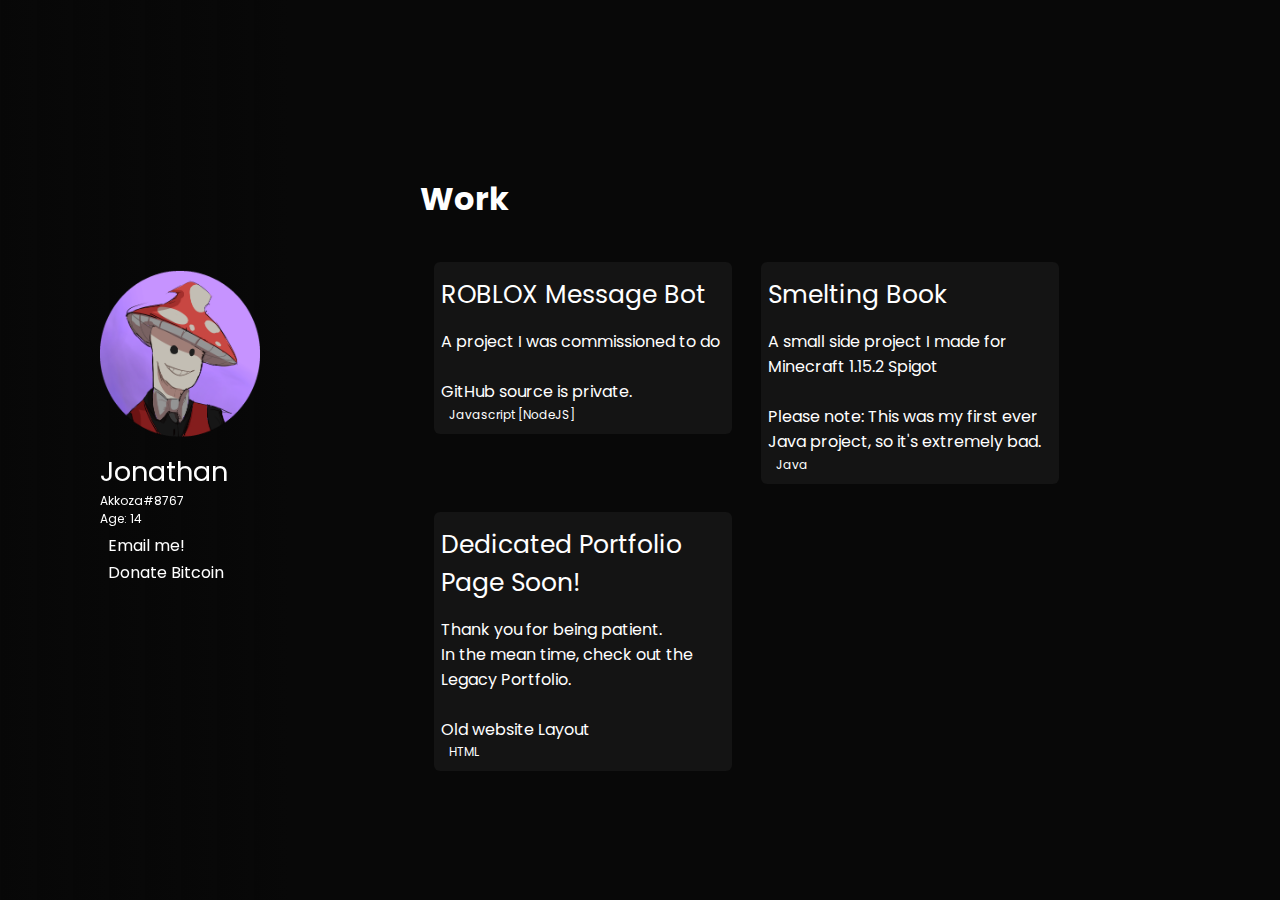
==== index.html @ b409708b "big layout changes" ====
<!-- please note: Hoofer#0001 made this website mainly for me and him, so please don't steal this website layout w/o asking him first! <3 -->

<!DOCTYPE html>
<html>
    <head>
        <title>Akkoza's Website</title>
        <link rel="icon" href="./assets/pfp.png" type="image/icon type">
        <link rel="stylesheet" href="styles/newsite.css">
        <script src="https://kit.fontawesome.com/c08a4915fa.js" crossorigin="anonymous"></script>
        <link href="https://fonts.googleapis.com/css2?family=Roboto:wght@300;400&display=swap" rel="stylesheet">
        <link href="https://fonts.googleapis.com/css2?family=Archivo:wght@700&display=swap" rel="stylesheet">
        <link href="https://fonts.googleapis.com/css2?family=Fira+Sans:wght@500&display=swap" rel="stylesheet">
        <link href="https://fonts.googleapis.com/css2?family=Poppins:wght@500&display=swap" rel="stylesheet">
        <script src="https://code.jquery.com/jquery-3.4.1.min.js"></script>
        <script>
          // config loader for categories + buttons. Hoofer#0001
          // july 26, 2020

          setup = [
                    {
                      "categoryName": "Work",
                      "categoryChildren": [
                        {
                          "objectTitle": "ROBLOX Message Bot",
                          "objectImage": "",
                          "objectDescription": `A project I was commissioned to do <br><br>GitHub source is private.`,
                          "objectType": "Javascript [NodeJS]",
                          "objectRedirect": "./"
                        },
                        {
                          "objectTitle": "Smelting Book",
                          "objectImage": "",
                          "objectDescription": "A small side project I made for Minecraft 1.15.2 Spigot<br><br>Please note: This was my first ever Java project, so it's extremely bad.",
                          "objectType": "Java",
                          "objectRedirect": "https://github.com/AkkozaDevelops/Spigot-Smelting-Book-Plugin"
                        },
                        {
                          "objectTitle": "Dedicated Portfolio Page Soon!",
                          "objectImage": "",
                          "objectDescription": "Thank you for being patient.<br>In the mean time, check out the Legacy Portfolio.<br><br>Old website Layout",
                          "objectType": "HTML",
                          "objectRedirect": "./legacy/portfolio"
                        }
                      ]
                    }
                  ]

          function load(){
            for (var i=0;i<setup.length;i++){
              console.log("a");
            }
            var total = ""
            for (var i=0;i<setup.length;i++){
              element = setup[i];
              var output = ""
              var start = `<div id="category"><h1>${element.categoryName}</h1>`
              output += start
              for (var v=0;v<element.categoryChildren.length;v++){
                element2 = element.categoryChildren[v];
                var middle = `<a class="glow" href="${element2.objectRedirect}" target="_blank"><section id="object">
                <div class="tile-title"><img class="preview" src="${element2.objectImage}" onerror="this.style.display='none'"/>${element2.objectTitle}</div>
                <div class="tile-about"><span style="display:block; word-wrap: break-word;">${element2.objectDescription}</span></div>
                <div class="tile-information"><i class="fas fa-code">&nbsp;&nbsp;</i>${element2.objectType}</div>
                </section></a>`
                output += middle;
              };
              output += "</div>"

              total += output;
            };


            document.getElementById("categories").innerHTML += total;
          }
        </script>
    
    </head>
    <body>
    <!-- hey there, nice to see someone looking at my code :eyes:. i'm not too good at html, so please don't hurt me. -->
    <!-- MADE BY Hoofer#0001. PLEASE EMAIL/CONTACT ME IF YOU WOULD LIKE TO REUSE THIS SITE (for whatever reason LOL) (july 25, 2020) -->
    <!-- thanks hoofy woofy <3 -->
    <div class="gradient">
      <div class="user-side">
        <span class="info">
          <img width="160px" class="pfp" src="./assets/pfp.png"\>
          <div id="user">
            <span style="display:block;">Jonathan</span>
            <p class="alias">Akkoza#8767</p> 
            <p class="alias">Age: 14</p>
          </div>
          <div id="about">
            <!-- just copy paste one of these for more contact stuff, lol -->
            <span class="reference" style="display:block;">
              <i class="fas fa-envelope"></i>
              &nbsp;&nbsp;<a href="mailto:akkoza250@gmail.com">Email me!</a>
            </span>

            <!--<span class="reference" style="display:block;">
              <i style="background-image: url('./assets/v3rm.png')" class="fab img-v3rm"></i>
              &nbsp;&nbsp;<a href="https://www.blockchain.com/btc/address/1FveFXUGrNVr2Z5gQcy2dqpfdxQ9CPHo9q">V3rmillion Account</a>
            </span>-->

            <span class="reference" style="display:block;">
              <i class="fab fa-bitcoin"></i>
              &nbsp;&nbsp;<a href="https://www.blockchain.com/btc/address/1FveFXUGrNVr2Z5gQcy2dqpfdxQ9CPHo9q">Donate Bitcoin</a>
            </span>

            <!--<span class="reference" style="display:block;">
              <i class="fab fa-discord"></i>
              &nbsp;&nbsp;<a href="http://portfolio.iman.engineer/">Cool Projects</a>
            </span>-->
            <div class="social">
              <a class="fab fa-github" href="https://github.com/AkkozaDevelops"></a>
              <!--<a class="fab fa-itch-io" href="https://lehoofer.itch.io"></a>-->
              <a class="fab fa-youtube" href="https://www.youtube.com/channel/UCwgwugV2OOZNgVryZCOgQNw"></a>
              <a class="fab fa-twitter" href="https://twitter.com/AkkozaDevelops"></a>
              <!--<a class="img-v3rm" href="https://v3rmillion.net"></a>-->
              <!--<a class="fab fa-steam" href="www.google.com"></a>-->
            </div>
          </div>
        </span>
      </div>
    </div>
    <div class="stuff" id="categories">

    </div>
    <script>load();</script>
    </body>
</html>
<!-- made by Hoofer#0001 | added by akko lmao -->
---- styles/newsite.css ----
body {
    background-color: rgb(8, 8, 8);
    color: #ffffff;
    font-family: "Poppins", sans-serif;
}
* {
    margin: 0;
}
a {
    text-decoration: none;
    color: #ffffff;
    transition: .5s;
}
.reference > a:hover {
    color: #ff3635;
}
.social > a:hover {
    color: #ff3635;
}
.glow:hover {
    text-shadow: 0 0 32px white;
}
::selection {
    background-color: #ffffff;
    color: #403353;
}
::-webkit-scrollbar {
  width: 7px;
}
::-webkit-scrollbar-track {
  opacity: 1;
}
::-webkit-scrollbar-thumb {
  transition: 0.4s;
  background: #ffffff;
}
::-webkit-scrollbar-thumb:hover {
  background: rgb(233, 233, 233);
}
.user-side {
    height: 100%;
    width: 100%;
    position: absolute;
    z-index: 1;
    top: 0;
    left: 0;
    padding-left: 100px;
}
.info {
    margin: 0;
    position: absolute;
    top: 50%;
    transform: translateY(-50%);
}
.pfp {
    border-radius: 5px;
}
@media (max-width: 1000px) {
    body {
        zoom: 2;
    }
    .gradient {
        position: absolute !important;
        width: 100% !important;
        height: 25% !important;
        background-image: linear-gradient(to top, rgb(8, 8, 8) 10%, transparent 100%), url('https://cdn.discordapp.com/attachments/608856607098535957/736476640481378324/unknown.png') !important;
        margin-bottom: 100px !important;
    }
    .user-side {
        padding-left: 0% !important;
    }
    .info {
        width: 100%;
        text-align: center;
        top: 200px;
    }

    .stuff {
        position: absolute;
        top: 200px;
        width:100% !important;
        padding-right: 0 !important;
        padding-left: 0 !important;
        text-align: center;
    }
    .social > a {
        margin-right: 3% !important; 
    }
}
.gradient {
    position: fixed;
    background-repeat: no-repeat;
    background-size: cover;
    height: 100%;
    width: 25%;
    margin: 0;
    padding: 0;
    background-image: linear-gradient(to left, rgb(8, 8, 8) 10%, transparent 100%), url('https://cdn.discordapp.com/attachments/608856607098535957/736476640481378324/unknown.png');
}
#user {
  margin-top: 8px;
  display: block;
  margin-left: auto;
  margin-right: auto;

  font-size: 27px;
}
.alias {
    font-size: 12px;
    padding: 0px;
    margin-top: 0px;
}
#about {
    font-size: 16px;
    margin-top: 5px;
    white-space: nowrap;
    text-overflow: ellipsis;
}
.reference {
    margin-top: 2px;
    margin-bottom: 2px;
}
.social {
    margin-top: 10px;
    margin-bottom: 10px;
}
.social > a {
    margin-right: 10%;
}
.stuff {
    padding-left: calc(25% + 100px);
    width: calc(75% - 100px - 150px);
    height: 100%;
    padding-top: 150px;
    padding-right: 150px;
}
#category > h1 {
    margin-top: 25px;
    margin-bottom: 25px;
}
#category > a {
    display: block;
}
#category > a > #object {
    float: left;
    width: 40%;
    padding: 2% 1%;
    margin: 2% 2%;
    border-radius: 6px;
    background-color: rgb(20,20,20);
}
.tile-title {
    font-size: 25px;
    top: 0;
}
.tile-about {
    margin: 15px 0px;
}
.tile-information {
    position: absolute;
    bottom: 10px;
    font-size: 12px;
}
#object {
    position: relative;
}
.preview {
    width: 25px;
    border-radius: 6px;
    vertical-align: middle;
}
h1 {
    float: left;
    margin-right: 75%;
    white-space: nowrap;
}
img {
    margin-right: 5px;
}
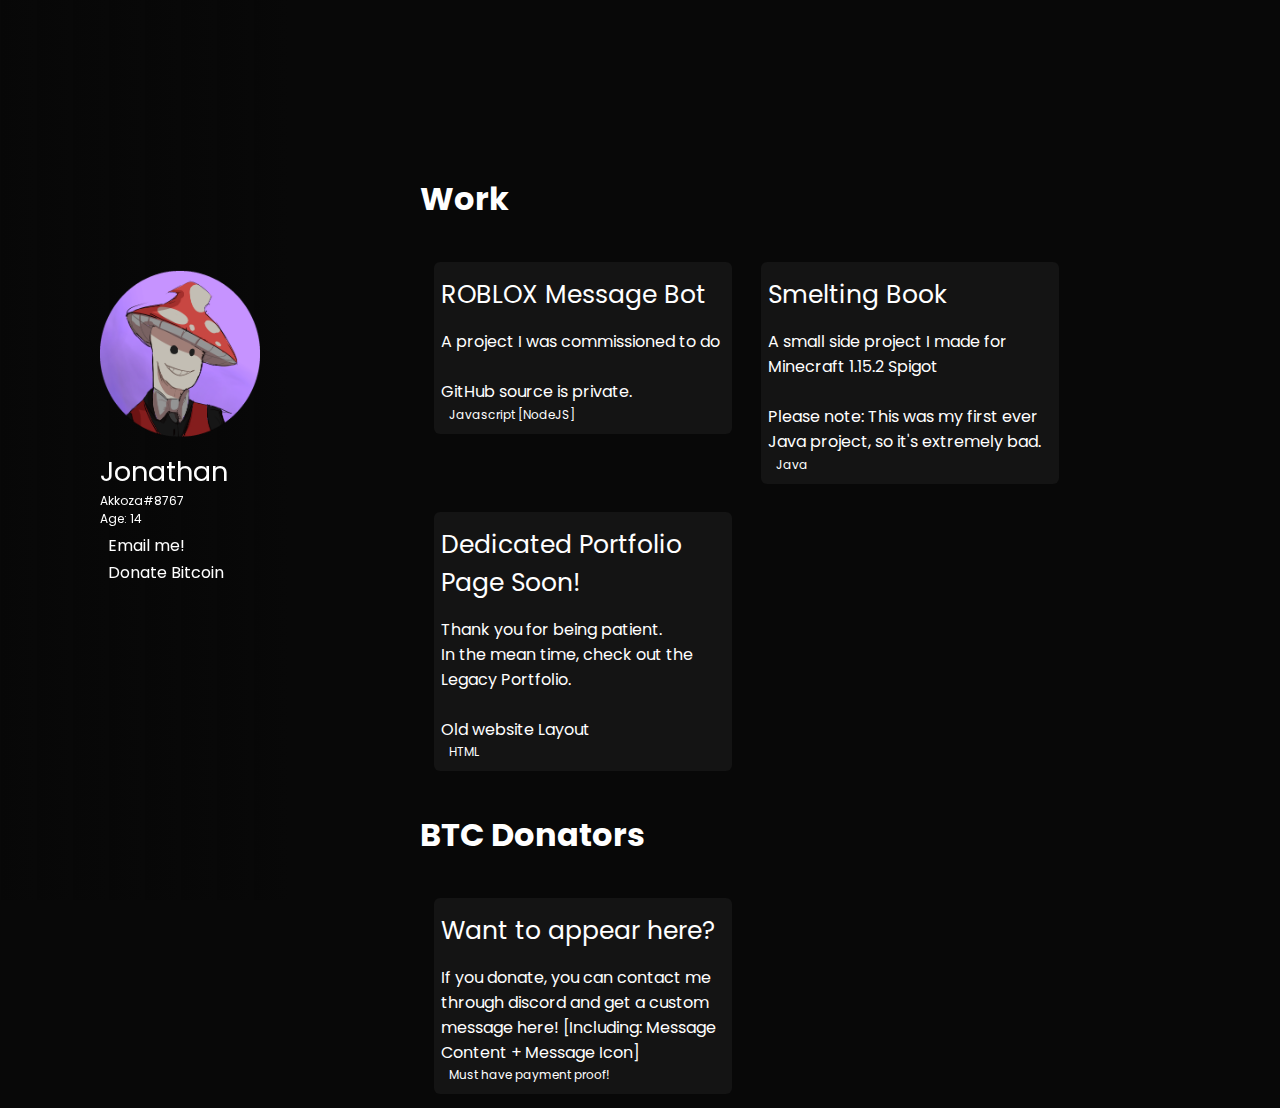
==== commit bbe135d8: "website edits" ====
--- a/index.html
+++ b/index.html
@@ -6,6 +6,7 @@
         <title>Akkoza's Website</title>
         <link rel="icon" href="./assets/pfp.png" type="image/icon type">
         <link rel="stylesheet" href="styles/newsite.css">
+        <script type="text/javascript" src="https://blockchain.info/Resources/js/pay-now-button.js"></script>
         <script src="https://kit.fontawesome.com/c08a4915fa.js" crossorigin="anonymous"></script>
         <link href="https://fonts.googleapis.com/css2?family=Roboto:wght@300;400&display=swap" rel="stylesheet">
         <link href="https://fonts.googleapis.com/css2?family=Archivo:wght@700&display=swap" rel="stylesheet">
@@ -40,6 +41,18 @@
                           "objectDescription": "Thank you for being patient.<br>In the mean time, check out the Legacy Portfolio.<br><br>Old website Layout",
                           "objectType": "HTML",
                           "objectRedirect": "./legacy/portfolio"
+                        }
+                      ]
+                    },
+                    {
+                      "categoryName": "BTC Donators",
+                      "categoryChildren": [
+                        {
+                          "objectTitle": "Want to appear here?",
+                          "objectImage": "",
+                          "objectDescription": "If you donate, you can contact me through discord and get a custom message here! [Including: Message Content + Message Icon]",
+                          "objectType": "Must have payment proof!",
+                          "objectRedirect": "./btcdonation"
                         }
                       ]
                     }
@@ -102,7 +115,7 @@
 
             <span class="reference" style="display:block;">
               <i class="fab fa-bitcoin"></i>
-              &nbsp;&nbsp;<a href="https://www.blockchain.com/btc/address/1FveFXUGrNVr2Z5gQcy2dqpfdxQ9CPHo9q">Donate Bitcoin</a>
+              &nbsp;&nbsp;<a href="./btcdonation/" id="donate">Donate Bitcoin</a>
             </span>
 
             <!--<span class="reference" style="display:block;">
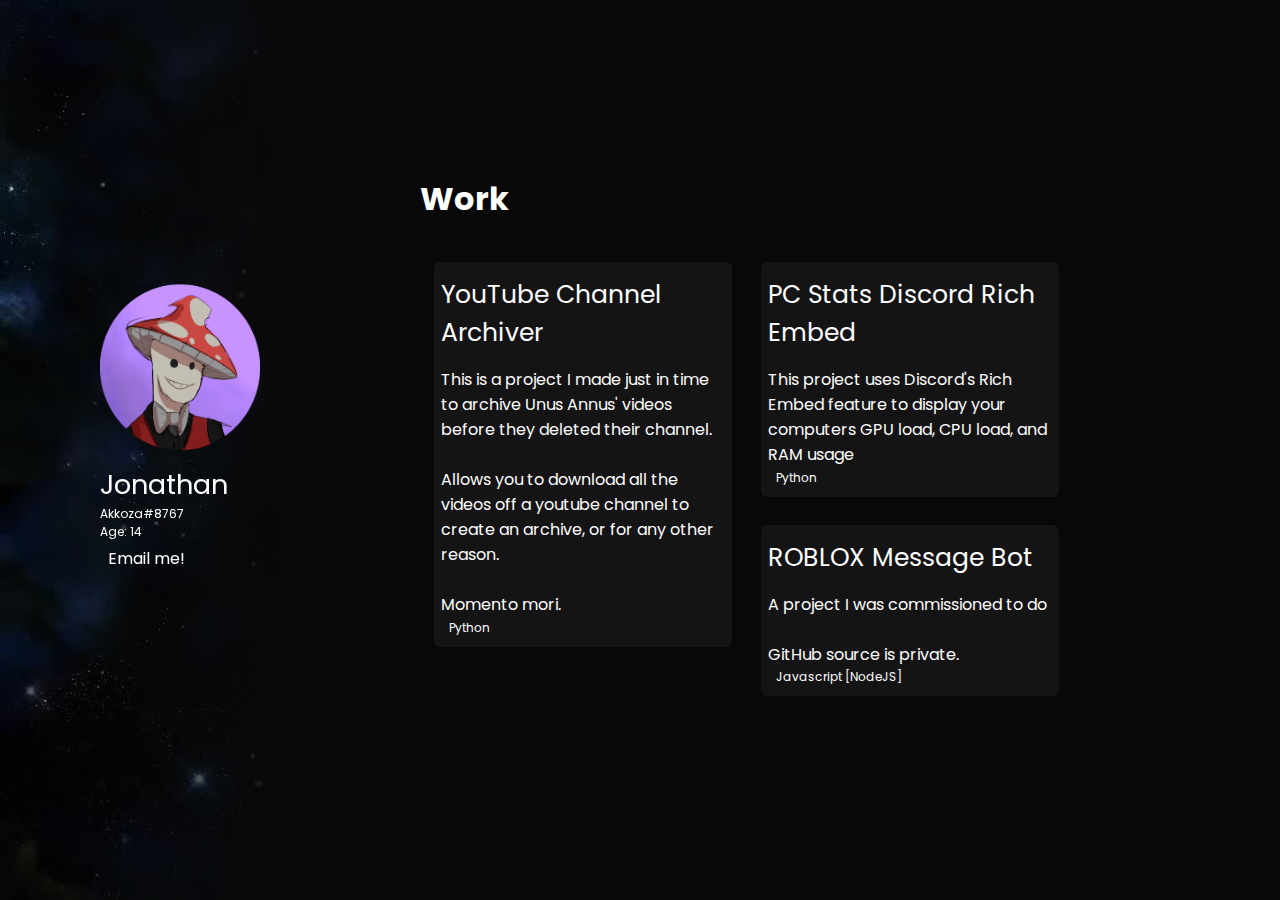
==== commit ef93d462: "changes" ====
--- a/index.html
+++ b/index.html
@@ -22,37 +22,25 @@
                       "categoryName": "Work",
                       "categoryChildren": [
                         {
+                          "objectTitle": "YouTube Channel Archiver",
+                          "objectImage": "",
+                          "objectDescription": `This is a project I made just in time to archive Unus Annus' videos before they deleted their channel. <br><br>Allows you to download all the videos off a youtube channel to create an archive, or for any other reason.<br><br>Momento mori.`,
+                          "objectType": "Python",
+                          "objectRedirect": "https://github.com/AkkozaDevelops/Youtube-Channel-Archiver"
+                        },
+                        {
+                          "objectTitle": "PC Stats Discord Rich Embed",
+                          "objectImage": "discord-icon",
+                          "objectDescription": `This project uses Discord's Rich Embed feature to display your computers GPU load, CPU load, and RAM usage`,
+                          "objectType": "Python",
+                          "objectRedirect": "https://github.com/AkkozaDevelops/PCStats-Rich-Presence"
+                        },
+                        {
                           "objectTitle": "ROBLOX Message Bot",
                           "objectImage": "",
                           "objectDescription": `A project I was commissioned to do <br><br>GitHub source is private.`,
                           "objectType": "Javascript [NodeJS]",
                           "objectRedirect": "./"
-                        },
-                        {
-                          "objectTitle": "Smelting Book",
-                          "objectImage": "",
-                          "objectDescription": "A small side project I made for Minecraft 1.15.2 Spigot<br><br>Please note: This was my first ever Java project, so it's extremely bad.",
-                          "objectType": "Java",
-                          "objectRedirect": "https://github.com/AkkozaDevelops/Spigot-Smelting-Book-Plugin"
-                        },
-                        {
-                          "objectTitle": "Dedicated Portfolio Page Soon!",
-                          "objectImage": "",
-                          "objectDescription": "Thank you for being patient.<br>In the mean time, check out the Legacy Portfolio.<br><br>Old website Layout",
-                          "objectType": "HTML",
-                          "objectRedirect": "./legacy/portfolio"
-                        }
-                      ]
-                    },
-                    {
-                      "categoryName": "BTC Donators",
-                      "categoryChildren": [
-                        {
-                          "objectTitle": "Want to appear here?",
-                          "objectImage": "",
-                          "objectDescription": "If you donate, you can contact me through discord and get a custom message here! [Including: Message Content + Message Icon]",
-                          "objectType": "Must have payment proof!",
-                          "objectRedirect": "./btcdonation"
                         }
                       ]
                     }
@@ -113,11 +101,6 @@
               &nbsp;&nbsp;<a href="https://www.blockchain.com/btc/address/1FveFXUGrNVr2Z5gQcy2dqpfdxQ9CPHo9q">V3rmillion Account</a>
             </span>-->
 
-            <span class="reference" style="display:block;">
-              <i class="fab fa-bitcoin"></i>
-              &nbsp;&nbsp;<a href="./btcdonation/" id="donate">Donate Bitcoin</a>
-            </span>
-
             <!--<span class="reference" style="display:block;">
               <i class="fab fa-discord"></i>
               &nbsp;&nbsp;<a href="http://portfolio.iman.engineer/">Cool Projects</a>
--- a/styles/newsite.css
+++ b/styles/newsite.css
@@ -63,7 +63,7 @@
         position: absolute !important;
         width: 100% !important;
         height: 25% !important;
-        background-image: linear-gradient(to top, rgb(8, 8, 8) 10%, transparent 100%), url('https://cdn.discordapp.com/attachments/608856607098535957/736476640481378324/unknown.png') !important;
+        background-image: linear-gradient(to top, rgb(8, 8, 8) 10%, transparent 100%), url('../assets/sky.jpg') !important;
         margin-bottom: 100px !important;
     }
     .user-side {
@@ -95,7 +95,7 @@
     width: 25%;
     margin: 0;
     padding: 0;
-    background-image: linear-gradient(to left, rgb(8, 8, 8) 10%, transparent 100%), url('https://cdn.discordapp.com/attachments/608856607098535957/736476640481378324/unknown.png');
+    background-image: linear-gradient(to left, rgb(8, 8, 8) 10%, transparent 100%), url('../assets/sky.jpg');
 }
 #user {
   margin-top: 8px;
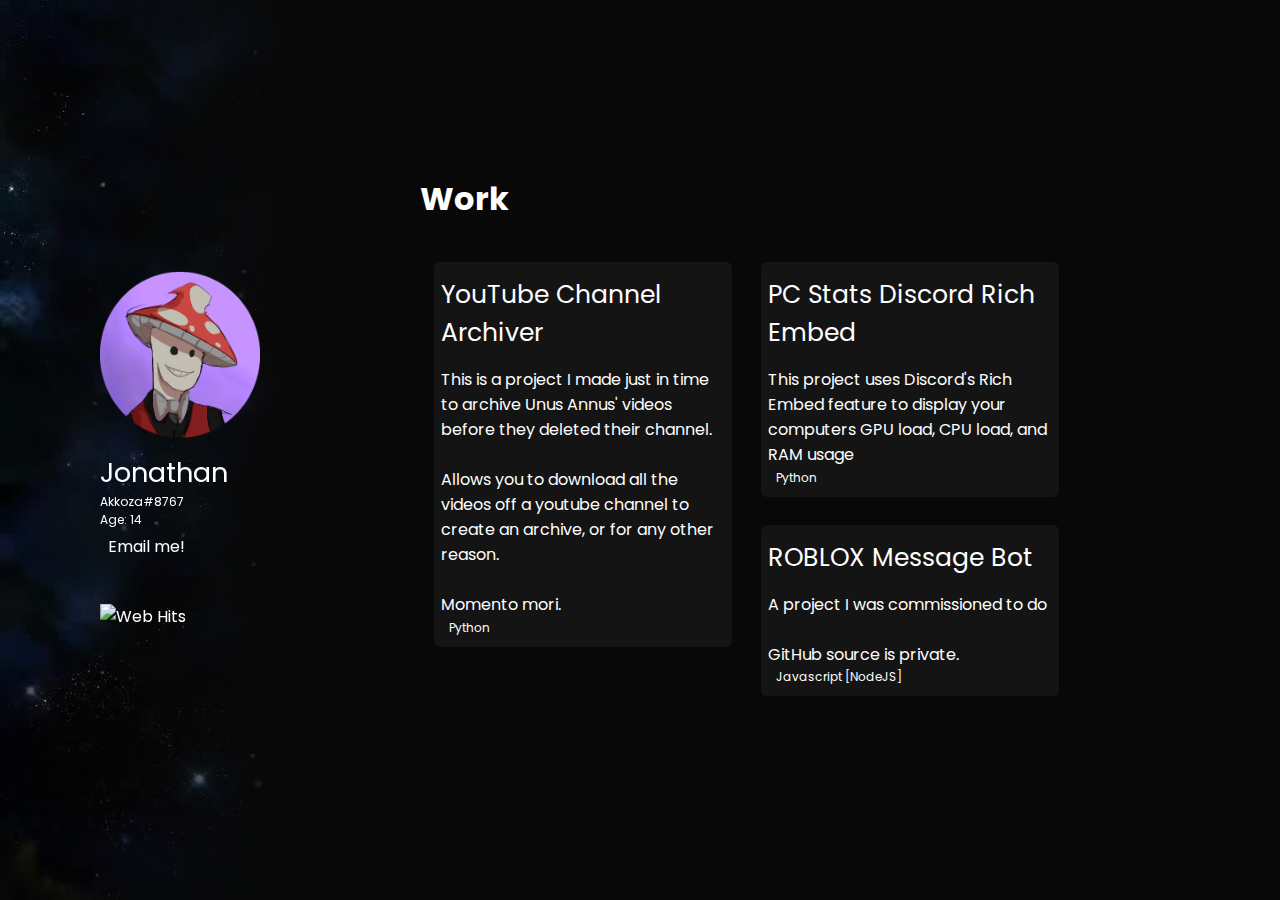
==== commit 2896cc68: "tracker" ====
--- a/index.html
+++ b/index.html
@@ -12,6 +12,7 @@
         <link href="https://fonts.googleapis.com/css2?family=Archivo:wght@700&display=swap" rel="stylesheet">
         <link href="https://fonts.googleapis.com/css2?family=Fira+Sans:wght@500&display=swap" rel="stylesheet">
         <link href="https://fonts.googleapis.com/css2?family=Poppins:wght@500&display=swap" rel="stylesheet">
+        <a href="https://www.hitwebcounter.com" target="_blank"></a>
         <script src="https://code.jquery.com/jquery-3.4.1.min.js"></script>
         <script>
           // config loader for categories + buttons. Hoofer#0001
@@ -110,10 +111,14 @@
               <!--<a class="fab fa-itch-io" href="https://lehoofer.itch.io"></a>-->
               <a class="fab fa-youtube" href="https://www.youtube.com/channel/UCwgwugV2OOZNgVryZCOgQNw"></a>
               <a class="fab fa-twitter" href="https://twitter.com/AkkozaDevelops"></a>
+
               <!--<a class="img-v3rm" href="https://v3rmillion.net"></a>-->
               <!--<a class="fab fa-steam" href="www.google.com"></a>-->
             </div>
           </div>
+
+          <img src="https://hitwebcounter.com/counter/counter.php?page=7711019&style=0010&nbdigits=5&type=ip&initCount=0" title="Total Website Hits" Alt="Web Hits"   border="0" /></a>
+              
         </span>
       </div>
     </div>
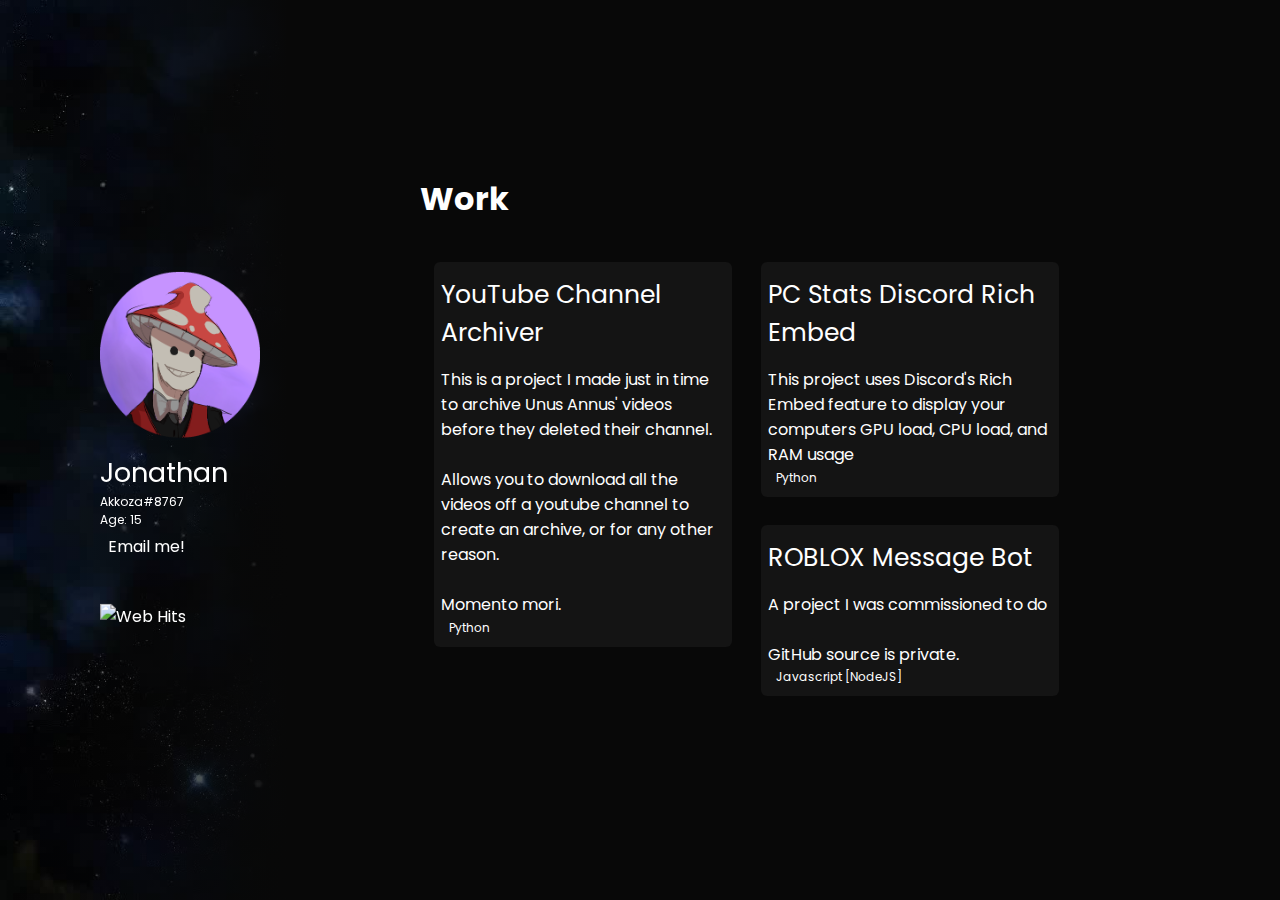
==== commit fe28c5d3: "changed age" ====
--- a/index.html
+++ b/index.html
@@ -88,7 +88,7 @@
           <div id="user">
             <span style="display:block;">Jonathan</span>
             <p class="alias">Akkoza#8767</p> 
-            <p class="alias">Age: 14</p>
+            <p class="alias">Age: 15</p>
           </div>
           <div id="about">
             <!-- just copy paste one of these for more contact stuff, lol -->
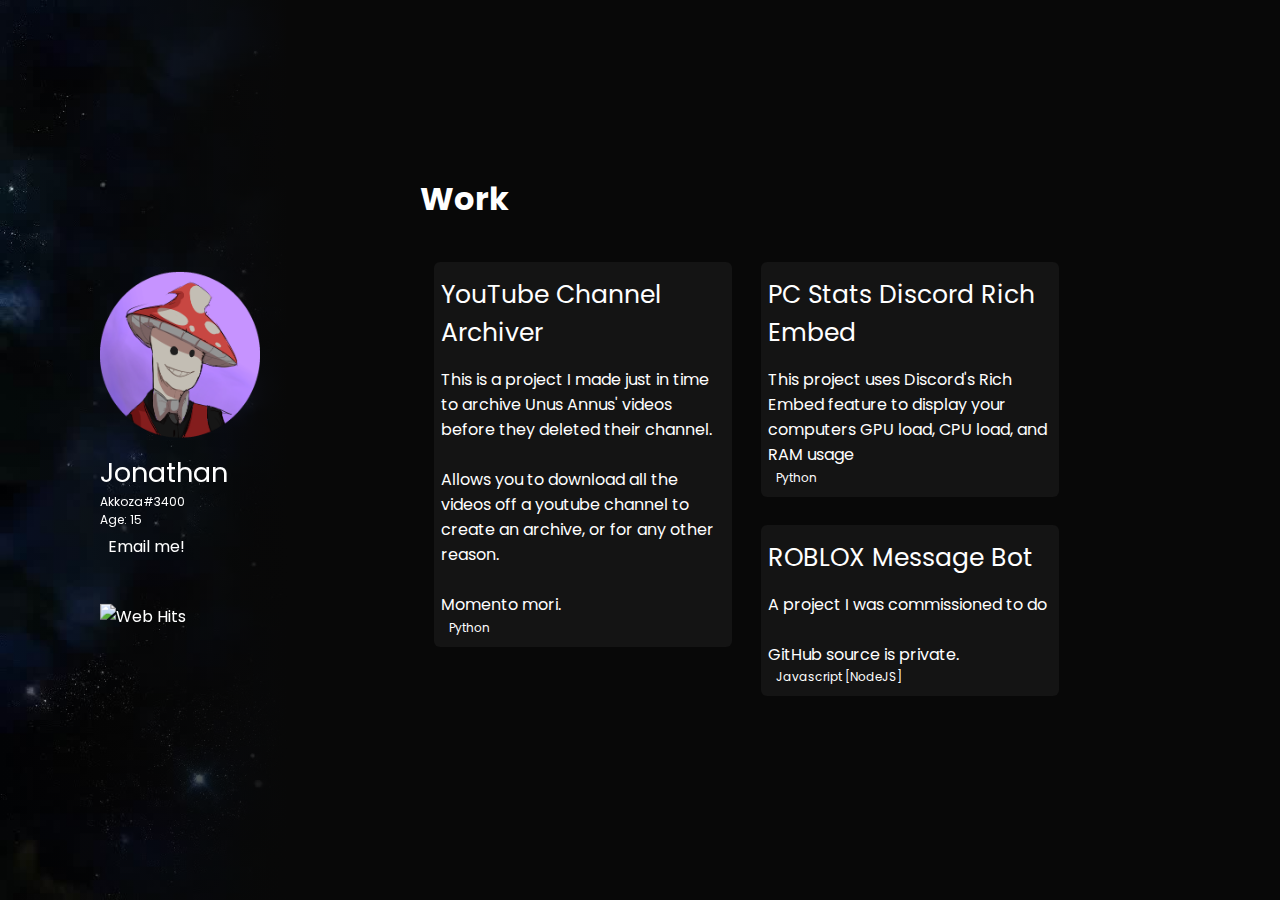
==== commit 13117d53: "Update index.html" ====
--- a/index.html
+++ b/index.html
@@ -87,7 +87,7 @@
           <img width="160px" class="pfp" src="./assets/pfp.png"\>
           <div id="user">
             <span style="display:block;">Jonathan</span>
-            <p class="alias">Akkoza#8767</p> 
+            <p class="alias">Akkoza#3400</p> 
             <p class="alias">Age: 15</p>
           </div>
           <div id="about">
@@ -128,4 +128,4 @@
     <script>load();</script>
     </body>
 </html>
-<!-- made by Hoofer#0001 | added by akko lmao -->+<!-- made by Hoofer#0001 | added by akko lmao -->
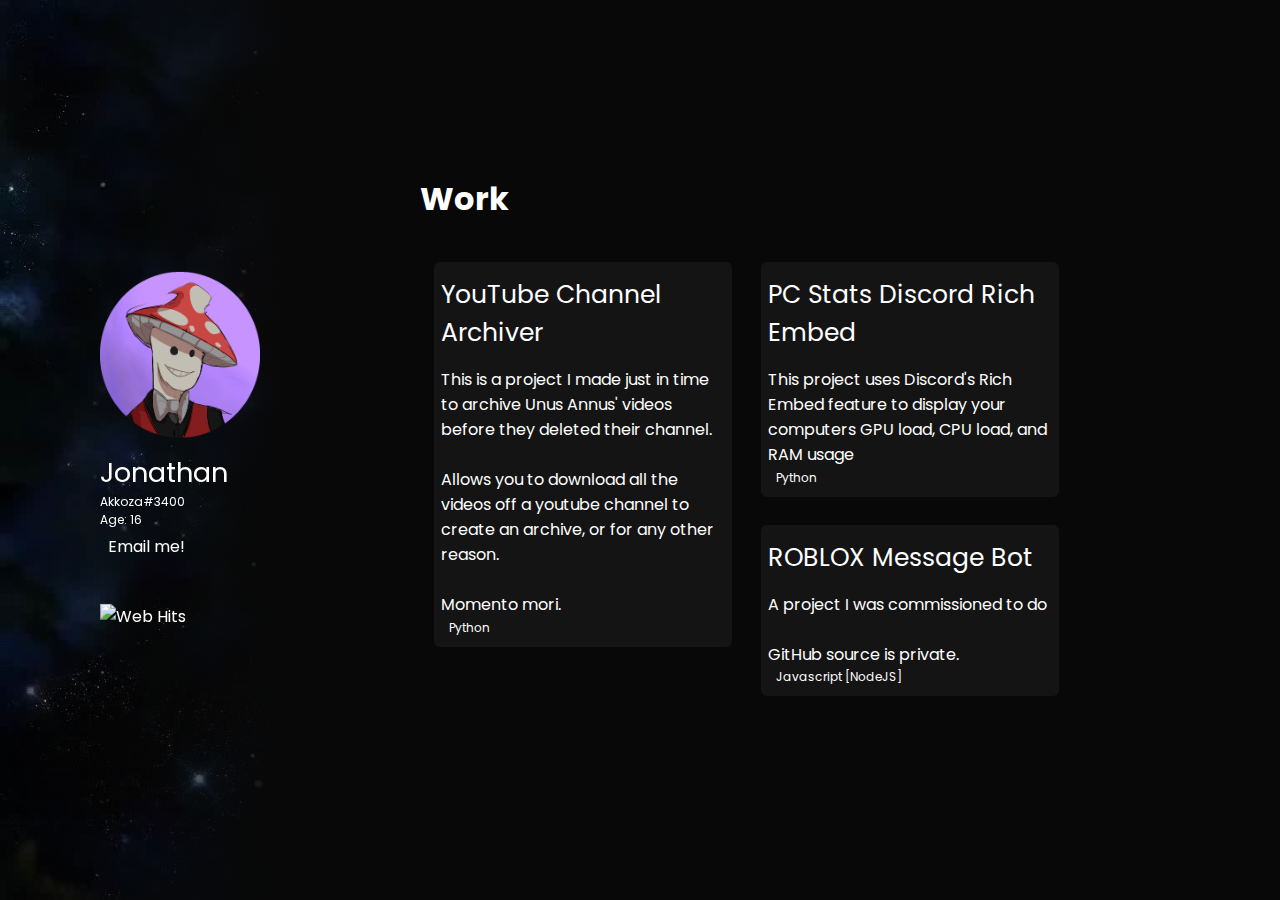
==== commit 50923a6c: "Update index.html" ====
--- a/index.html
+++ b/index.html
@@ -88,7 +88,7 @@
           <div id="user">
             <span style="display:block;">Jonathan</span>
             <p class="alias">Akkoza#3400</p> 
-            <p class="alias">Age: 15</p>
+            <p class="alias">Age: 16</p>
           </div>
           <div id="about">
             <!-- just copy paste one of these for more contact stuff, lol -->
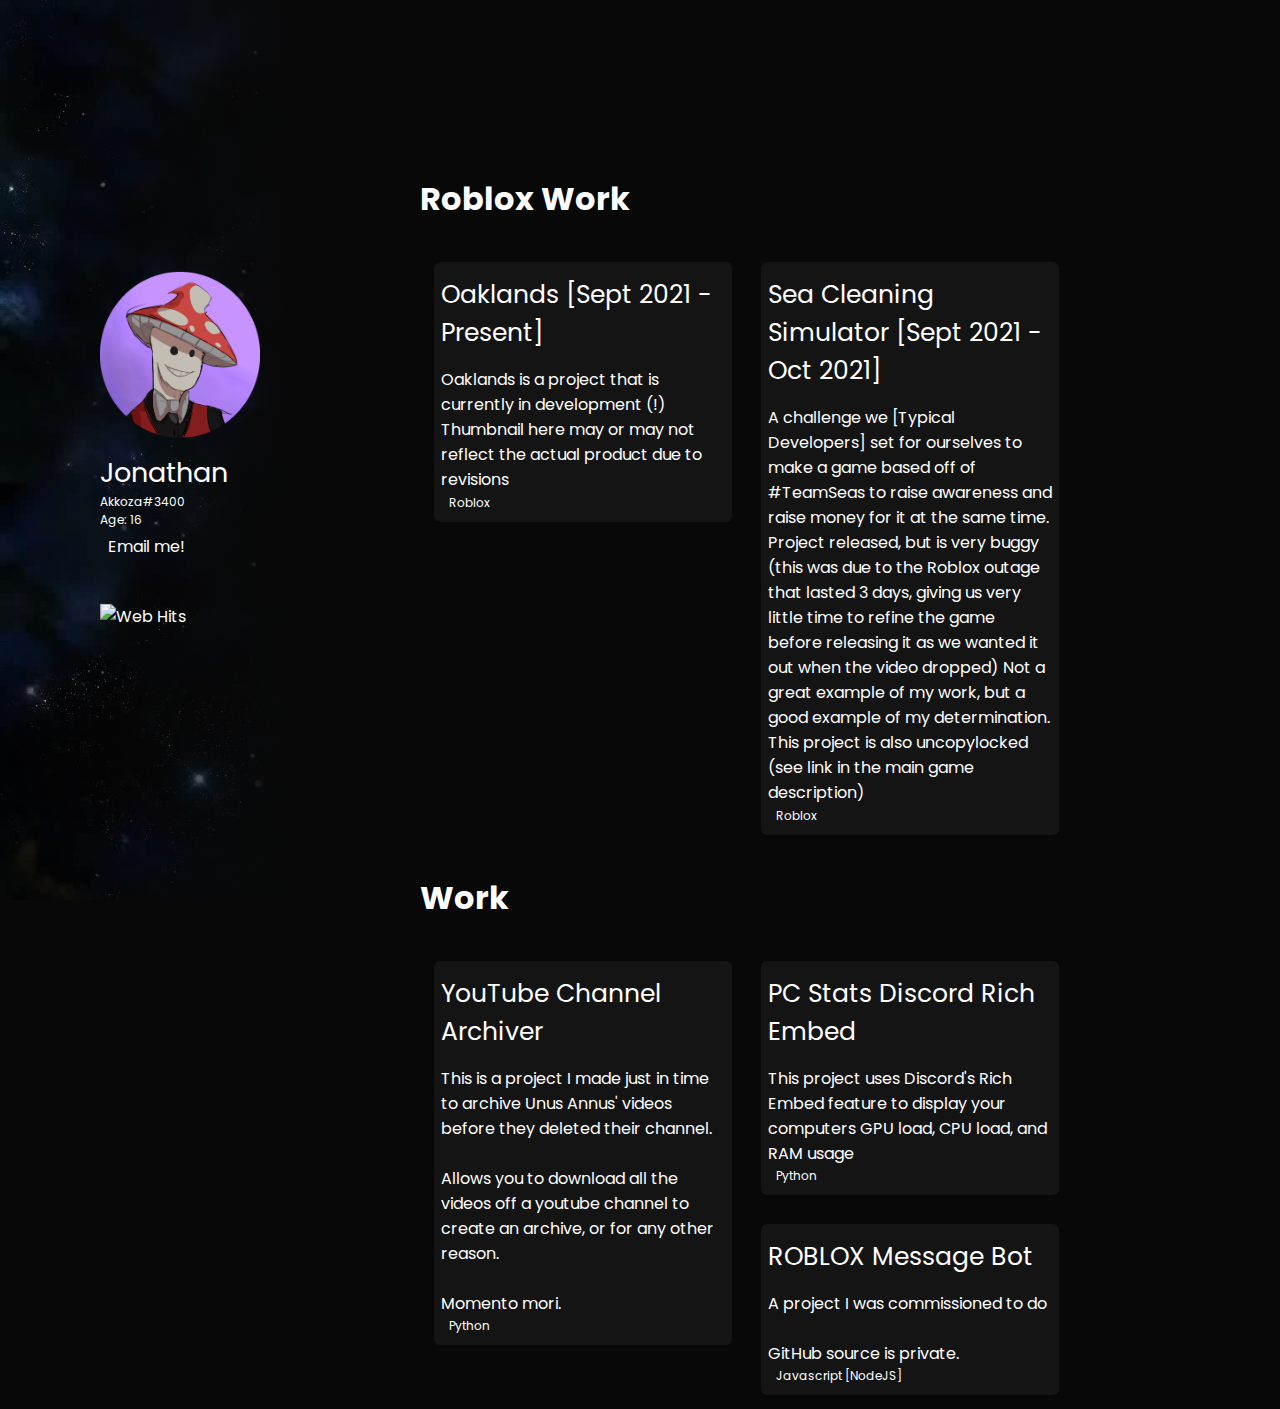
==== commit 7f331791: "updated to have a roblox work section and removed dead cname" ====
--- a/index.html
+++ b/index.html
@@ -19,6 +19,33 @@
           // july 26, 2020
 
           setup = [
+                    {
+                      "categoryName": "Roblox Work",
+                      "categoryChildren": [
+                        {
+                          "objectTitle": "Oaklands [Sept 2021 - Present]",
+                          "objectImage": "",
+                          "objectDescription": `Oaklands is a project that is currently in development
+
+(!) Thumbnail here may or may not reflect the actual product due to revisions`,
+                          "objectType": "Roblox",
+                          "objectRedirect": "https://www.roblox.com/games/9938675423/Oaklands-Prototype"
+                        },
+                        {
+                          "objectTitle": "Sea Cleaning Simulator [Sept 2021 - Oct 2021]",
+                          "objectImage": "",
+                          "objectDescription": `A challenge we [Typical Developers] set for ourselves to make a game based off of #TeamSeas to raise awareness and raise money for it at the same time.
+
+Project released, but is very buggy (this was due to the Roblox outage that lasted 3 days, giving us very little time to refine the game before releasing it as we wanted it out when the video dropped)
+
+Not a great example of my work, but a good example of my determination.
+
+This project is also uncopylocked (see link in the main game description)`,
+                          "objectType": "Roblox",
+                          "objectRedirect": "https://www.roblox.com/games/7776498299/Sea-Cleaning-Simulator-TeamSeas"
+                        }
+                      ]
+                    },
                     {
                       "categoryName": "Work",
                       "categoryChildren": [
